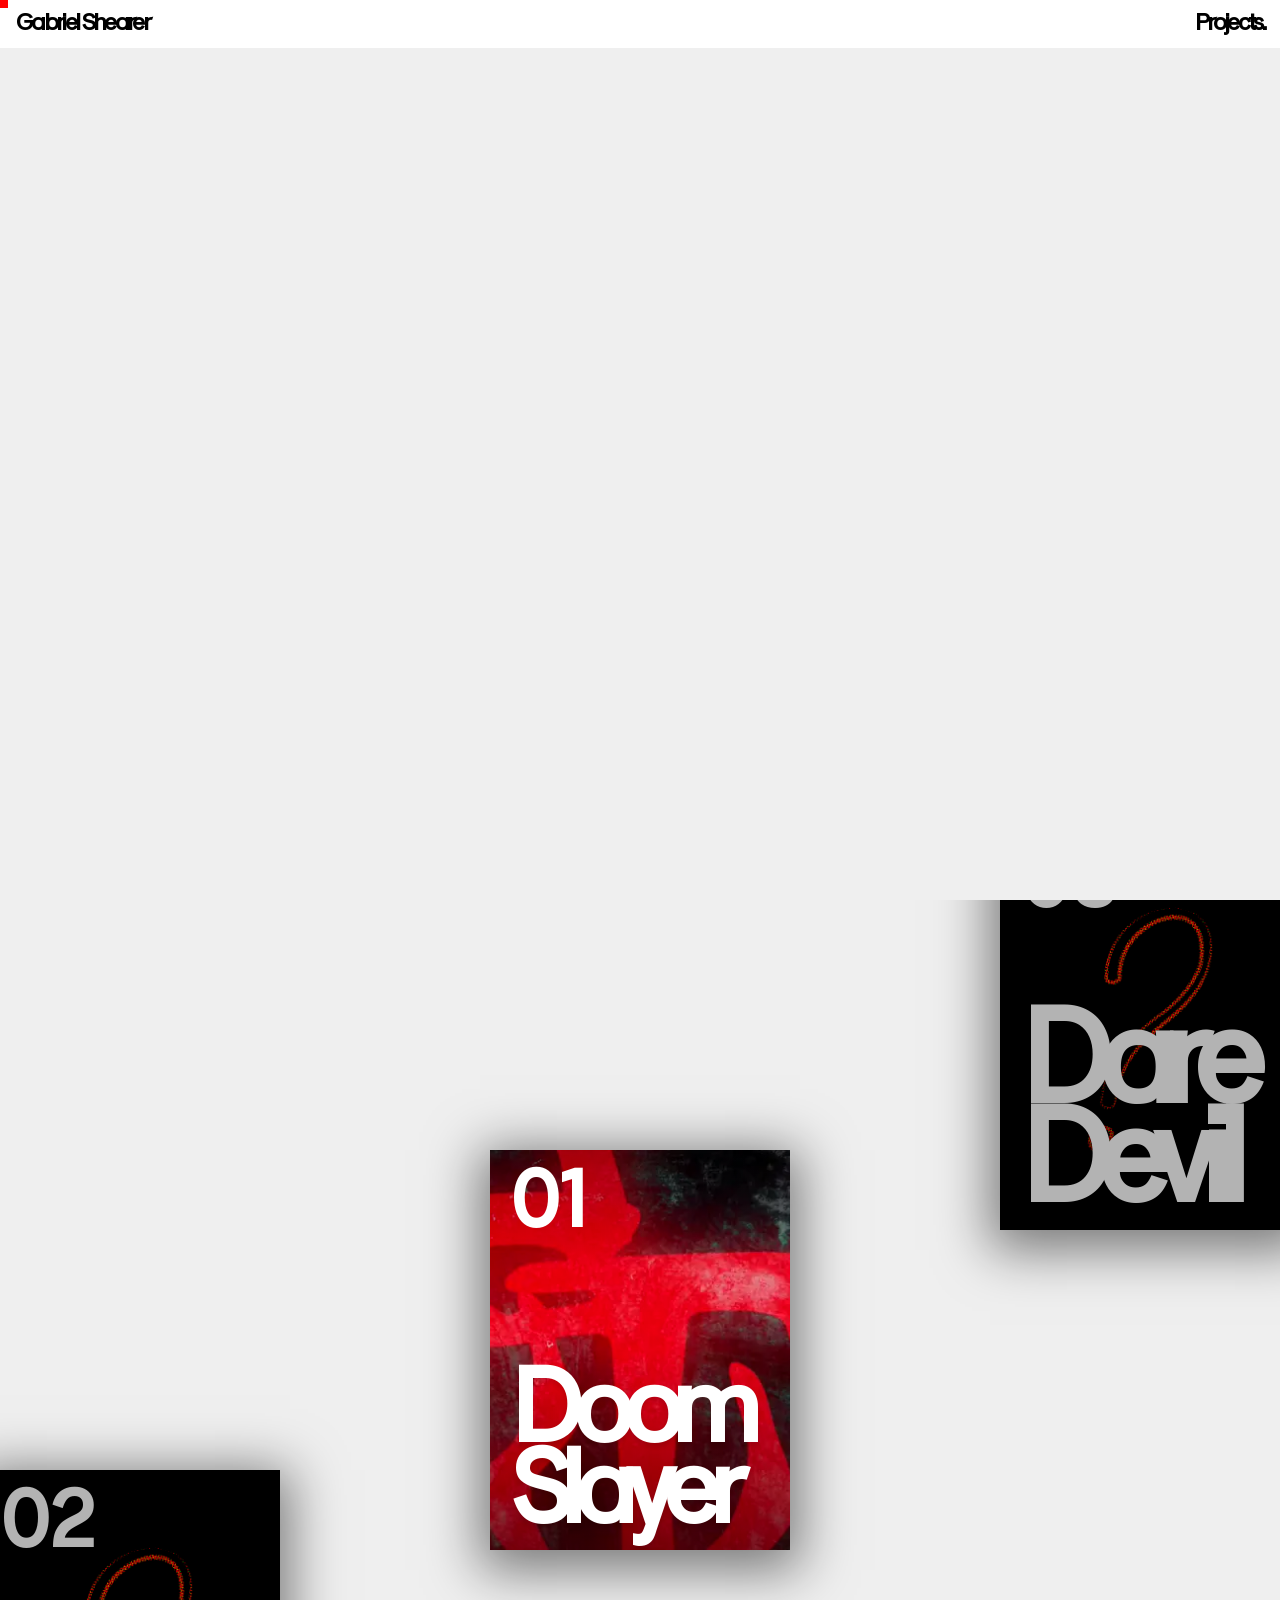
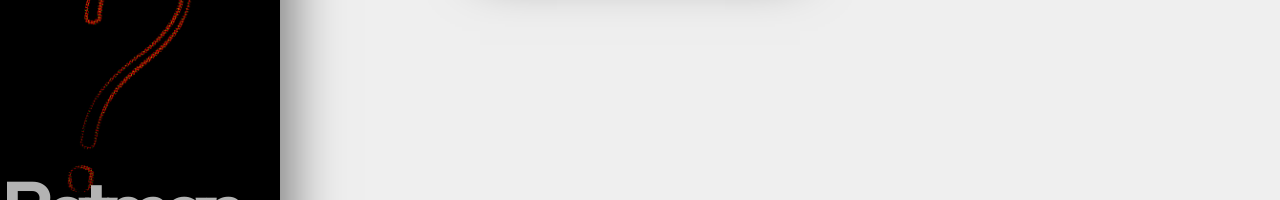
==== about.html @ 655c2e48 "Main files 1" ====
<!DOCTYPE html>
<html>

<head>
    <title>Gabriel | About Me.</title>
    <link rel="stylesheet" href="about.css">
    <script src="https://code.jquery.com/jquery-3.6.0.min.js"></script>
    <link href="https://api.fontshare.com/v2/css?f[]=satoshi@400&display=swap" rel="stylesheet">
</head>

<body>
    <header>
        <div class="header-cont">
            <p class="headtext-1">Gabriel Shearer</p>
            <p class="headtext-1">Projects.</p>
        </div>
   </header>
   <div id="container">
    <div id="cube"> 
    </div>
</div>
   <section class="hero">
        
   </section>
   <section class="catalogue">
        <div class="carousel-cont">
            <div class="carousel">
                <div class="carousel-item hover-area" data-label="Someone shoot freddie">
                    <a href="project1.html" class="project-link" draggable="false">
                    <div class="carousel-box">
                        <div class="title1">TBC</div>
                        <div class="num">?</div>
                            <img src="./assets/Asset 5.png"/>
                    </div>
                    </a>
                </div>

                <div class="carousel-item hover-area" data-label="Coming Soon.">
                    <a href="project2.html" class="project-link" draggable="false">
                    <div class="carousel-box">
                        <div class="title2">TBC</div>
                        <div class="num">?</div>
                            <img src="./assets/Asset 5.png"/>
                    </div>
                    </a>
                </div>

                <div class="carousel-item hover-area" data-label="Coming Soon.">
                    <a href="project3.html" class="project-link" draggable="false">
                    <div class="carousel-box">
                        <div class="title3">TBC</div>
                        <div class="num">?</div>
                            <img src="./assets/Asset 5.png"/>
                    </div>
                    </a>
                </div>

                <div class="carousel-item hover-area" data-label="Coming Soon.">
                    <a href="projectBatman.html" class="project-link" draggable="false">
                    <div class="carousel-box">
                        <div class="title4">Batman</div>
                        <div class="num">02</div>
                            <img src="./assets/Asset 5.png"/>
                    </div>
                    </a>
                </div>

                <div class="carousel-item hover-area" data-label="Rip&Tear">
                    <a href="./Projects/DoomSlayer.html" class="project-link" draggable="false">
                    <div class="carousel-box">
                        <div class="title5">Doom<br>Slayer</div>
                        <div class="num">01</div>
                        <img src="./assets/output.webp"/>
                    </div>
                    </a>
                </div>

                <div class="carousel-item hover-area" data-label="Coming Soon.">
                    <a href="projectDaredevil.html" class="project-link" draggable="false">
                    <div class="carousel-box">
                        <div class="title6">Dare <br> Devil</div>
                        <div class="num">03</div>
                        <img src="./assets/Asset 5.png"/>
                    </div>
                    </a>
                </div>

                <div class="carousel-item hover-area" data-label="Coming Soon.">
                    <a href="project7.html" class="project-link" draggable="false">
                    <div class="carousel-box">
                        <div class="title7">TBC</div>
                        <div class="num">?</div>
                            <img src="./assets/Asset 5.png"/>
                    </div>
                    </a>
                </div>

                <div class="carousel-item hover-area" data-label="Coming Soon.">
                    <a href="project8.html" class="project-link" draggable="false">
                    <div class="carousel-box">
                        <div class="title8">TBC</div>
                        <div class="num">?</div>
                            <img src="./assets/Asset 5.png"/>
                    </div>
                    </a>
                </div>

                <div class="carousel-item hover-area" data-label="Coming Soon.">
                    <a href="project9.html" class="project-link" draggable="false">
                        <div class="carousel-box">
                            <div class="title9">TBC</div>
                            <div class="num">?</div>
                            <img src="./assets/Asset 5.png"/>
                        </div>
                    </a>
                </div>
                <div class="carousel-item hover-area" data-label="Coming Soon.">
                    <a href="project10.html" class="project-link" draggable="false">
                        <div class="carousel-box">
                            <div class="title10">TBC</div>
                            <div class="num">?</div>
                            <img src="./assets/Asset 5.png"/>
                        </div>
                    </a>
                </div>
            </div>
        </div>
   </section>
 
   <script>
// --- NEW DAILY VIDEO ROTATION SCRIPT ---
const rotateHeroVideo = () => {
    const videoElement = document.getElementById('heroVideo');
    if (!videoElement) return;

    // Get the current day of the year (0 to 365, but we'll use 1-366 for simplicity)
    const now = new Date();
    const start = new Date(now.getFullYear(), 0, 0); // Jan 1st of current year
    const diff = now - start;
    const oneDay = 1000 * 60 * 60 * 24;
    const dayOfYear = Math.floor(diff / oneDay);

    // We want a cycle of 3 videos (1, 2, 3, 4)
    // 1. Map the dayOfYear to a 0, 1, 2, 3 cycle: (dayOfYear % 4)
    // 2. Add 1 to the result to get the video number: (dayOfYear % 4) + 1
    //    Day 1 -> 1 % 4 = 1 -> 1 + 1 = 2 (Wait, this is Day 1 of the year, not the starting day)

    // Simpler method: Calculate the number of full days passed since a fixed start date.
    // Let's use 2025-12-23 (when this script is run) as Day 0 for video '2'.
    const startDate = new Date(2025, 11, 18); // Month is 0-indexed (December is 11)
    const timeDifference = now.getTime() - startDate.getTime();
    const daysPassed = Math.floor(timeDifference / oneDay);

    // Cycle through 0, 1, 2, 3 for video indexing
    const videoCycleIndex = daysPassed % 4; 

    // Map the index (0, 1, 2, 3) to the video number (1, 2, 3, 4)
    const videoNumber = videoCycleIndex + 1; 

    // Construct the path
    const videoPath = `./assets/HERO-BG-${videoNumber}.mp4`;
    
    // Set the new source
    if (videoElement.src !== videoPath) {
        videoElement.src = videoPath;
        console.log(`Video updated to: ${videoPath} on day ${daysPassed}`);
    }
};

// Execute the rotation logic immediately when the page loads
rotateHeroVideo();

// --- END NEW DAILY VIDEO ROTATION SCRIPT ---











const cube = $("#cube");

/*--------------------
  Cube Follower Logic
--------------------*/
// 1. GLOBAL Mouse Movement
$(document).on("mousemove", function (e) {
    cube.css({
        transform: `translate(${e.pageX}px, ${e.pageY}px) translate(-50%, -50%)`
    });
});

// 2. Hover Enter
$(".hover-area").on("mouseenter", function () {
    let projectTitle = $(this).data("label");
    cube.text(projectTitle);
    cube.addClass("active");
});

// 3. Hover Leave
$(".hover-area").on("mouseleave", function () {
    cube.removeClass("active");
    setTimeout(() => {
        if (!cube.hasClass("active")) cube.text(""); 
    }, 300);
});












/*--------------------
  Carousel Logic
--------------------*/
let progress = 50;
let startX = 0;
let active = 0;
let isDown = false;
let isDragging = false; 

/*--------------------
  Constants
--------------------*/
const speedDrag = -0.1;

/*--------------------
  Get Z & Items
--------------------*/
const $items = document.querySelectorAll('.carousel-item');
const getZindex = (array, index) => (array.map((_, i) => (index === i) ? array.length : array.length - Math.abs(index - i)));

const displayItems = (item, index, active) => {
    const zIndex = getZindex([...$items], active)[index];
    item.style.setProperty('--zIndex', zIndex);
    item.style.setProperty('--active', (index - active) / $items.length);
};

/*--------------------
  Animate (Fixed: Floating Point Error)
--------------------*/
const animate = () => {
    progress = Math.max(0, Math.min(progress, 100));
    // FIX: Add 1e-6 (epsilon) for correct rounding
    active = Math.floor((progress / 100 * ($items.length - 1)) + 1e-6); 
    $items.forEach((item, index) => displayItems(item, index, active));
};
animate();

/*--------------------
  Click / Interaction Logic (Fixed: Snapping and Links)
--------------------*/
$items.forEach((item, i) => {
    item.addEventListener('click', (e) => {
        // 1. If dragging, prevent the link/snap and stop
        if (isDragging) {
            e.preventDefault(); 
            return;
        }

        // 2. Check if this item is already the active center one
        if (active === i) {
            // It is the center item: Allow the <a> tag to fire 
            return; 
        } else {
            // 3. If not active, prevent the link and snap it to center
            e.preventDefault(); // Stop the <a> tag from navigating
            
            if ($items.length > 1) {
                progress = (i / ($items.length - 1)) * 100;
                animate();
            }
        }
    });
});

/*--------------------
  Mouse/Touch Handlers
--------------------*/
const handleMouseMove = (e) => {
    if (!isDown) return;

    const x = e.clientX || (e.touches && e.touches[0].clientX) || 0;
    
    // Check if the movement is a drag (10px threshold)
    if (Math.abs(x - startX) > 10) {
        isDragging = true;
    }

    // Only update progress if we are actually dragging
    if (isDragging) {
        const mouseProgress = (x - startX) * speedDrag;
        progress = progress + mouseProgress;
        startX = x;
        animate();
    }
};

const handleMouseDown = e => {
    isDown = true;
    isDragging = false; 
    startX = e.clientX || (e.touches && e.touches[0].clientX) || 0;
};

const handleMouseUp = () => {
    isDown = false;
};

/*--------------------
  Listeners (Fixed: Removed mousewheel)
--------------------*/
document.addEventListener('mousedown', handleMouseDown);
document.addEventListener('mousemove', handleMouseMove);
document.addEventListener('mouseup', handleMouseUp);

document.addEventListener('touchstart', handleMouseDown);
document.addEventListener('touchmove', handleMouseMove);
document.addEventListener('touchend', handleMouseUp);
</script>
</body>

</html>
---- about.css ----
html {
    margin: 0;
    padding: 0;
    overflow-x:hidden;
    scroll-behavior: smooth;
    cursor: none;
    scrollbar-color: white black;
    scrollbar-width: normal;
}

body {
    background:#efefef;
    margin: 0;
}

#cube {
    /* Positioning & Movement */
    position: absolute;
    top: 0;
    left: 0;
    z-index: 100000000;
    pointer-events: none;
    transform: translate(-50%, -50%);
    will-change: transform, width, height, background;
    
    /* Default State (Small Red Box) */
    display: flex; /* Always display */
    align-items: center;
    justify-content: center;
    height: 15px;
    width: 15px;
    background: red;
    
    /* Hide text in default state */
    color: transparent;
    font-size: 0;
    overflow: hidden; /* Prevents text from showing when small */
    padding: 0;
    
    /* Transitions */
    /* transform is fast (0.05s) for lag-free mouse following */
    /* other props are slower (0.3s) for the "grow" effect */
    transition: transform 0.05s ease, width 0.3s ease, height 0.3s ease, background 0.3s ease, color 0.3s ease, padding 0.3s ease;
    
    font-family: 'Tissot Sans';
    font-weight: 1000;
    white-space: nowrap;
}

/* The Expanded State */
#cube.active {
    height: 50px;
    width: auto; /* Allows it to grow to fit text */
    background: black;
    color: white;
    font-size: 3rem;
    padding-inline: 0.6rem;
    padding-right: 1rem;
    padding-top: 0.5rem;
    letter-spacing: -0.4rem;
    cursor: none;
}


.hover-area:hover { 
    /* This hides the standard mouse cursor */
    cursor: none; 
}

img {
    -webkit-user-drag: none;
    user-select: none;
    -moz-user-select: none;
    -webkit-user-select: none;
    -ms-user-select: none;
    width: 100%;
    height: 100%;
    object-fit: cover;
    pointer-events: none;
}

div {
    font-family: 'Tissot Sans';
}

@font-face {
    font-family: 'Tissot Sans';
    src: url('/assets/fonts/TissotSans-Regular.eot');
    src: url('/assets/fonts/TissotSans-Regular.eot?#iefix') format('embedded-opentype'),
        url('/assets/fonts/TissotSans-Regular.woff2') format('woff2'),
        url('/assets/fonts/TissotSans-Regular.woff') format('woff'),
        url('/assets/fonts/TissotSansVF.ttf') format('truetype');
    font-weight: normal;
    font-style: normal;
    font-display: swap;
}

@keyframes parallax {
  from {
    bottom: 0px;
    letter-spacing: -2.6rem;
    font-size: 20rem;
  }
  to {
    bottom: -100px;
    letter-spacing: -1rem;
    font-size: 30rem;
  }
}

@keyframes VH-parallax {
  from {
    height:100vh
  }
  to {
    height:85vh
  }
}


h1 {
    font-family: 'Tissot Sans';
    font-weight: 1000;
    font-size: 100%;
    letter-spacing: -3pt;
}

header {
    z-index: 1000;
    background-color: transparent;
    display: flex;
    position: fixed;
    width: 100%;
    height: 3rem;
    color: black;
    background-color: white;
    }

.header-cont {
    z-index: 10000;
    margin-inline: 1rem;
    display: flex;
    width: 100vw;
    align-items: center;
    justify-content: space-between;
    column-gap: 1rem;
    font-size: 1.5rem;
    font-weight: 1000;
    letter-spacing: -2pt;
}

.headtext-1 {
  z-index: 10000;
}






.hero {
    display: flex;
    position: relative;
    height: 100vh;
    width: 100vw;
    justify-content: center;
    animation: VH-parallax ease;
    animation-timeline: scroll();
    background-color: #efefef;
}

.hero-text-div-cont {
    position: relative;
    align-self: center;
    left: -1.5rem;
    /*animation: parallax linear;
    animation-timeline: scroll();*/
}

.hero-text-cont

.hero-text {
    animation: parallax ease-in;
    animation-timeline: scroll();
    font-size: 20rem;
}

.hero-type {
    width: 40vw;
    height: auto;
}







.catalogue {
  z-index: 1;
    display:block;
    position: relative;
    justify-content: center;
    justify-items: center;
    overflow: hidden;
    background-color: #efefef;
}

.self-intro-cont {
    display: flex;
    flex-direction: column;
    position: relative;
    height: 30vh;
    justify-content: end;
    align-items: center;
}

.self-intro {
    text-align: center;
}

h2 {
    font-family: 'Satoshi', sans-serif;
    font-weight: 100;
    font-size: 1.2rem;
}

.g-signature {
  margin-top: 1rem;
  width: 7.5rem;
}






/* CAROUSEL */

.carousel-cont {
  font-family: 'Tissot Sans';
    font-weight: 1000;
  height: 100vh;
  position: relative;
  cursor: none;
}

.carousel {
  position: relative;
  z-index: 1;
  height: 100vh;
  width: 100vw;
  pointer-events: none;
}

.carousel-item {
  --items: 10;
  --width: clamp(150px, 30vw,  300px);
  --height: clamp(200px, 40vw,  400px);
  --x: calc(var(--active) * 1700%);
  --y: calc(var(--active) * -800%);
  --rot: calc(var(--active) * 0deg);
  --opacity: calc(var(--zIndex) / var(--items) * 3 - 2);
  overflow: hidden;
  position: absolute;
  z-index: var(--zIndex);
  width: var(--width);
  height: var(--height);
  margin: calc(var(--height) * -0.5) 0 0 calc(var(--width) * -0.5);
  border-radius: 0px;
  top: 50%;
  left: 50%;
  user-select: none;
  transform-origin: 0% 100%;
  box-shadow: 0 10px 50px 10px rgba(0, 0, 0, .5);
  background: black;
  pointer-events: all;
  transform:  translate(var(--x), var(--y)) rotate(var(--rot)) ;
  transition: transform 0.6s ease;

}

  .carousel-box {
    position: absolute;
    z-index: 1;
    top: 0;
    left: 0;
    width: 100%;
    height: 100%;
    transition: opacity 1s ease;
    opacity: var(--opacity);

    &:before {
      content: '';
      position: absolute;
      z-index: 1;
      top: 0;
      left: 0;
      width: 100%;
      height: 100%;
      background: linear-gradient(to bottom, rgba(0, 0, 0, .3), rgba(0, 0, 0, 0) 30%, rgba(0, 0, 0, 0) 50%, rgba(0, 0, 0, .5));
    }
  }

  .project-link {
    cursor: none !important;
}



  /* TITLES */

  .title1 {
    position: absolute;
    z-index: 1;
    color: #fff;
    bottom: 20px;
    left: 20px;
    transition: opacity .8s cubic-bezier(0, 0.02, 0, 1);
    text-shadow: 0 4px 4px rgba(0, 0, 0, .1);
    font-size: 2rem;
  }

  .title2 {
    position: absolute;
    z-index: 1;
    color: #fff;
    bottom: 20px;
    left: 20px;
    transition: opacity .8s cubic-bezier(0, 0.02, 0, 1);
    text-shadow: 0 4px 4px rgba(0, 0, 0, .1);
    font-size: 2rem;
  }

   .title3 {
    position: absolute;
    z-index: 1;
    color: #fff;
    bottom: 20px;
    left: 20px;
    transition: opacity .8s cubic-bezier(0, 0.02, 0, 1);
    text-shadow: 0 4px 4px rgba(0, 0, 0, .1);
    font-size: 2rem;
  }

   .title4 {
    position: absolute;
    z-index: 1;
    color: #fff;
    bottom: 0px;
    left: 20px;
    transition: opacity .8s cubic-bezier(0, 0.02, 0, 1);
    text-shadow: 0 4px 4px rgba(0, 0, 0, .1);
    font-size: 5rem;
    letter-spacing: -0.5rem;
  }

     .title5 {
    position: absolute;
    z-index: 1;
    color: #fff;
    bottom: 12px;
    left: 20px;
    transition: opacity .8s cubic-bezier(0, 0.02, 0, 1);
    text-shadow: 0 4px 4px rgba(0, 0, 0, .1);
    font-size: 6.5rem;
    letter-spacing: -0.6rem;
    line-height: 0.78;
  }

     .title6 {
    position: absolute;
    z-index: 1;
    color: #fff;
    bottom: 10px;
    left: 20px;
    transition: opacity .8s cubic-bezier(0, 0.02, 0, 1);
    text-shadow: 0 4px 4px rgba(0, 0, 0, .1);
    font-size: 8.3rem;
    letter-spacing: -0.9rem;
    line-height: 0.75;
  }

     .title7 {
    position: absolute;
    z-index: 1;
    color: #fff;
    bottom: 20px;
    left: 20px;
    transition: opacity .8s cubic-bezier(0, 0.02, 0, 1);
    text-shadow: 0 4px 4px rgba(0, 0, 0, .1);
    font-size: 2rem;
  }

     .title8 {
    position: absolute;
    z-index: 1;
    color: #fff;
    bottom: 20px;
    left: 20px;
    transition: opacity .8s cubic-bezier(0, 0.02, 0, 1);
    text-shadow: 0 4px 4px rgba(0, 0, 0, .1);
    font-size: 2rem;
  }

     .title9 {
    position: absolute;
    z-index: 1;
    color: #fff;
    bottom: 20px;
    left: 20px;
    transition: opacity .8s cubic-bezier(0, 0.02, 0, 1);
    text-shadow: 0 4px 4px rgba(0, 0, 0, .1);
    font-size: 2rem;
  }

       .title10 {
    position: absolute;
    z-index: 1;
    color: #fff;
    bottom: 20px;
    left: 20px;
    transition: opacity .8s cubic-bezier(0, 0.02, 0, 1);
    text-shadow: 0 4px 4px rgba(0, 0, 0, .1);
    font-size: 2rem;
  }



  .num {
    position: absolute;
    z-index: 1;
    color: #fff;
    top: 10px;
    left: 20px;
    transition: opacity .8s cubic-bezier(0, 0.02, 0, 1);
    font-size: clamp(20px, 10vw, 80px);
  }




.layout {
  position: absolute;
  z-index: 0;
  top: 0;
  left: 0;
  width: 100%;
  height: 100%;
  pointer-events: none;

  &:before {
    content: '';
    position: absolute;
    z-index: 1;
    top: 0;
    left: 90px;
    width: 10px;
    height: 100%;
    border: 1px solid #fff;
    border-top: none;
    border-bottom: none;
    opacity: .15;
  }
}






footer {
    z-index: 10000000;
    background-color: black;
    display: flex;
    position: relative;
    width: 100%;
    height: 30vh;
    }

.footer-cont {
    margin-inline: 1rem;
    display: flex;
    width: 100vw;
    align-self: center;
    justify-content: space-between;
    color: white;
}
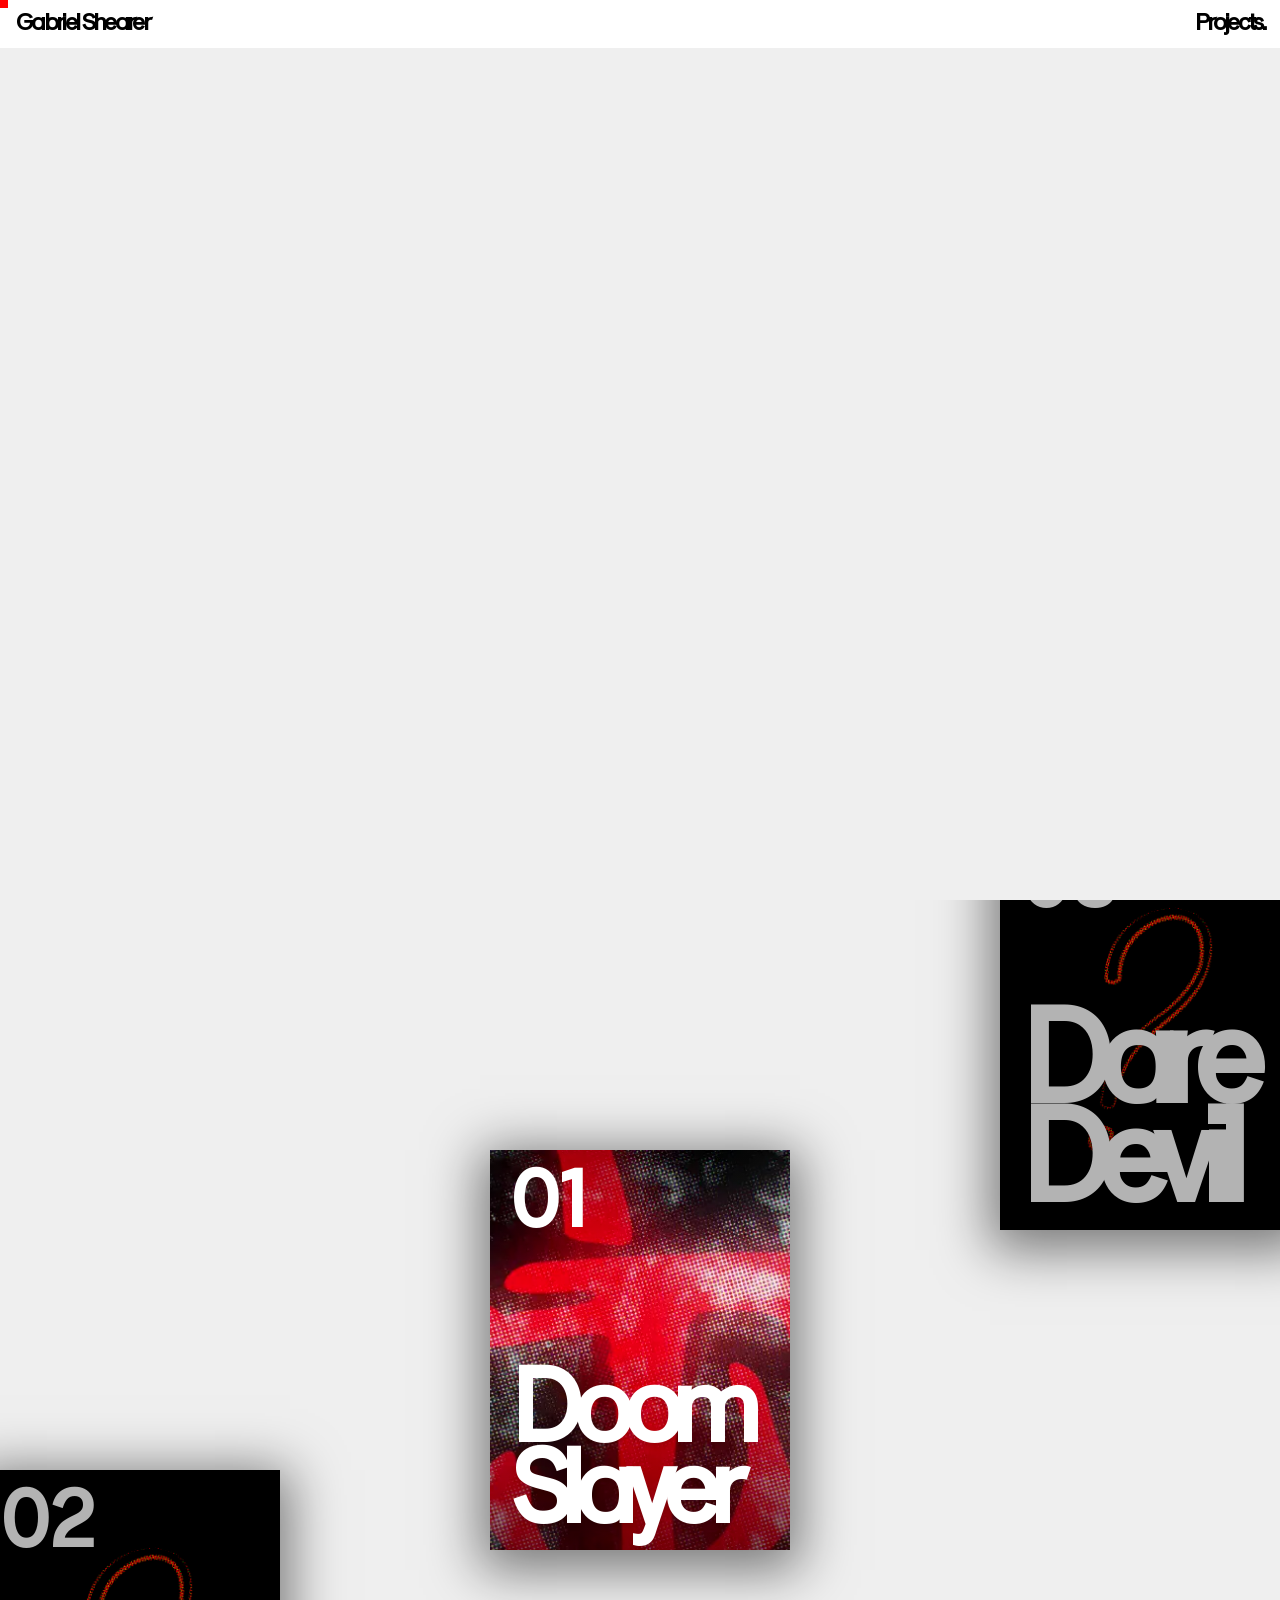
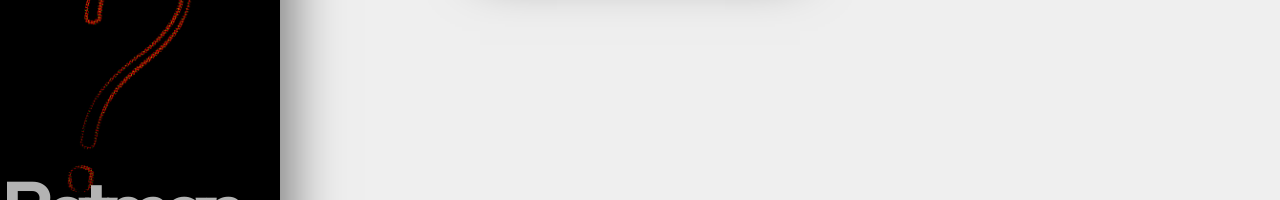
==== commit b79c52c9: "Main changes" ====
--- a/about.html
+++ b/about.html
@@ -3,6 +3,7 @@
 
 <head>
     <title>Gabriel | About Me.</title>
+    <link rel="icon" href="assets/pageicon.png">
     <link rel="stylesheet" href="about.css">
     <script src="https://code.jquery.com/jquery-3.6.0.min.js"></script>
     <link href="https://api.fontshare.com/v2/css?f[]=satoshi@400&display=swap" rel="stylesheet">
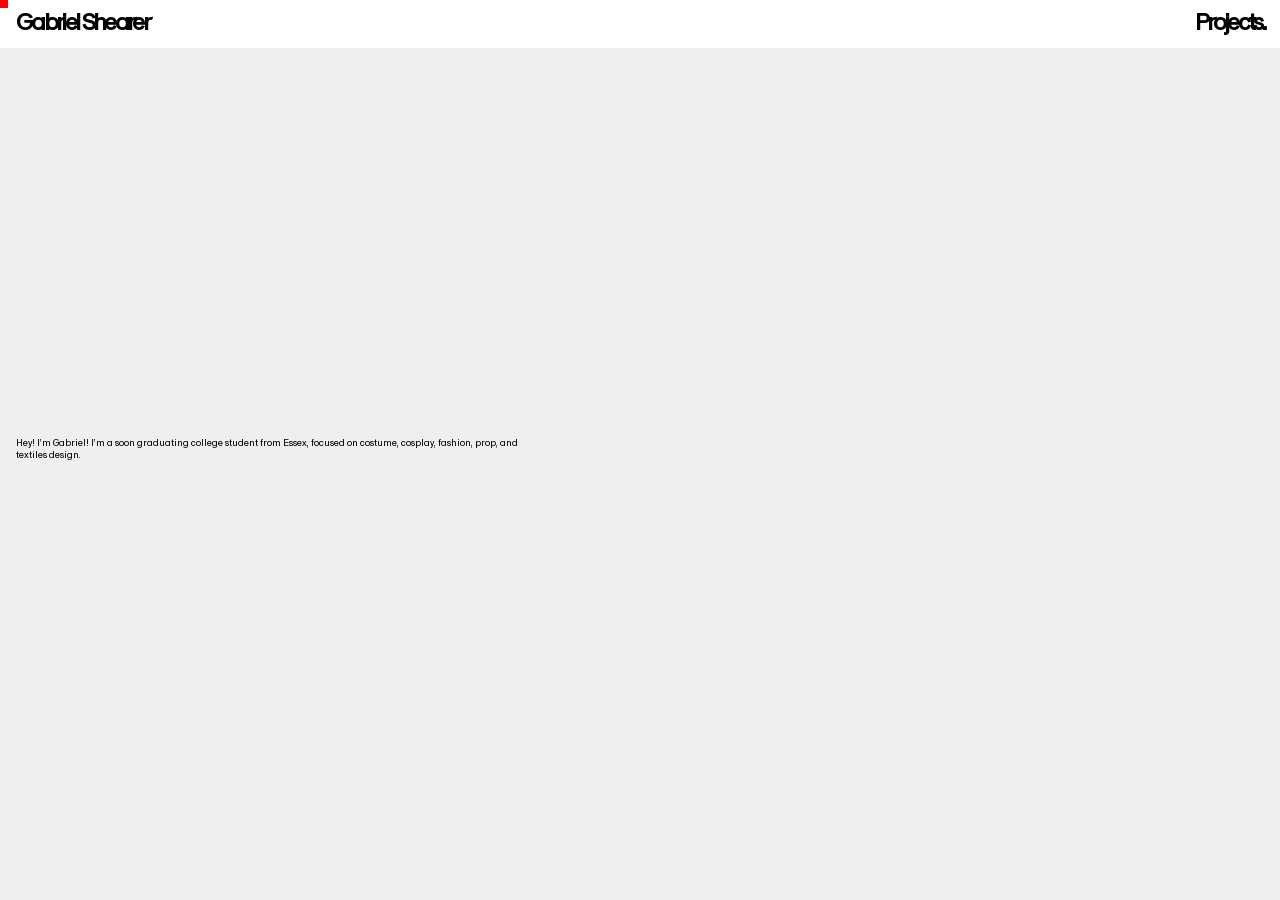
==== commit ffd39b67: "Add files via upload" ====
--- a/about.html
+++ b/about.html
@@ -1,333 +1,69 @@
 <!DOCTYPE html>
 <html>
 
-<head>
-    <title>Gabriel | About Me.</title>
-    <link rel="icon" href="assets/pageicon.png">
-    <link rel="stylesheet" href="about.css">
-    <script src="https://code.jquery.com/jquery-3.6.0.min.js"></script>
-    <link href="https://api.fontshare.com/v2/css?f[]=satoshi@400&display=swap" rel="stylesheet">
-</head>
+    <head>
+        <title>Gabriel | About Me.</title>
+        <link rel="icon" href="assets/pageicon.png">
+        <link rel="stylesheet" href="about.css">
+        <script src="https://code.jquery.com/jquery-3.6.0.min.js"></script>
+        <link href="https://api.fontshare.com/v2/css?f[]=satoshi@400&display=swap" rel="stylesheet">
+    </head>
 
-<body>
-    <header>
-        <div class="header-cont">
-            <p class="headtext-1">Gabriel Shearer</p>
-            <p class="headtext-1">Projects.</p>
+    <body>
+        <header>
+            <div class="header-cont">
+                <p class="headtext-1 hover-area" data-label="Home." onclick='window.location.href="index.html"'>Gabriel Shearer</p>
+                <p class="headtext-1 hover-area" data-label="Projects." onclick='window.location.href="index.html#footer" '>Projects.</p>
+            </div>
+        </header>
+        <div id="container">
+            <div id="cube"> 
+            </div>
         </div>
-   </header>
-   <div id="container">
-    <div id="cube"> 
-    </div>
-</div>
-   <section class="hero">
-        
-   </section>
-   <section class="catalogue">
-        <div class="carousel-cont">
-            <div class="carousel">
-                <div class="carousel-item hover-area" data-label="Someone shoot freddie">
-                    <a href="project1.html" class="project-link" draggable="false">
-                    <div class="carousel-box">
-                        <div class="title1">TBC</div>
-                        <div class="num">?</div>
-                            <img src="./assets/Asset 5.png"/>
-                    </div>
-                    </a>
+        <section class="about-section">
+            <div class="about-section-cont">
+                <div class="about-cont">
+                    <p class="about-text"> Hey! I’m Gabriel! I’m a soon graduating college student from Essex, focused on costume, cosplay, fashion, prop, and textiles design.
+</p>
                 </div>
-
-                <div class="carousel-item hover-area" data-label="Coming Soon.">
-                    <a href="project2.html" class="project-link" draggable="false">
-                    <div class="carousel-box">
-                        <div class="title2">TBC</div>
-                        <div class="num">?</div>
-                            <img src="./assets/Asset 5.png"/>
-                    </div>
-                    </a>
-                </div>
-
-                <div class="carousel-item hover-area" data-label="Coming Soon.">
-                    <a href="project3.html" class="project-link" draggable="false">
-                    <div class="carousel-box">
-                        <div class="title3">TBC</div>
-                        <div class="num">?</div>
-                            <img src="./assets/Asset 5.png"/>
-                    </div>
-                    </a>
-                </div>
-
-                <div class="carousel-item hover-area" data-label="Coming Soon.">
-                    <a href="projectBatman.html" class="project-link" draggable="false">
-                    <div class="carousel-box">
-                        <div class="title4">Batman</div>
-                        <div class="num">02</div>
-                            <img src="./assets/Asset 5.png"/>
-                    </div>
-                    </a>
-                </div>
-
-                <div class="carousel-item hover-area" data-label="Rip&Tear">
-                    <a href="./Projects/DoomSlayer.html" class="project-link" draggable="false">
-                    <div class="carousel-box">
-                        <div class="title5">Doom<br>Slayer</div>
-                        <div class="num">01</div>
-                        <img src="./assets/output.webp"/>
-                    </div>
-                    </a>
-                </div>
-
-                <div class="carousel-item hover-area" data-label="Coming Soon.">
-                    <a href="projectDaredevil.html" class="project-link" draggable="false">
-                    <div class="carousel-box">
-                        <div class="title6">Dare <br> Devil</div>
-                        <div class="num">03</div>
-                        <img src="./assets/Asset 5.png"/>
-                    </div>
-                    </a>
-                </div>
-
-                <div class="carousel-item hover-area" data-label="Coming Soon.">
-                    <a href="project7.html" class="project-link" draggable="false">
-                    <div class="carousel-box">
-                        <div class="title7">TBC</div>
-                        <div class="num">?</div>
-                            <img src="./assets/Asset 5.png"/>
-                    </div>
-                    </a>
-                </div>
-
-                <div class="carousel-item hover-area" data-label="Coming Soon.">
-                    <a href="project8.html" class="project-link" draggable="false">
-                    <div class="carousel-box">
-                        <div class="title8">TBC</div>
-                        <div class="num">?</div>
-                            <img src="./assets/Asset 5.png"/>
-                    </div>
-                    </a>
-                </div>
-
-                <div class="carousel-item hover-area" data-label="Coming Soon.">
-                    <a href="project9.html" class="project-link" draggable="false">
-                        <div class="carousel-box">
-                            <div class="title9">TBC</div>
-                            <div class="num">?</div>
-                            <img src="./assets/Asset 5.png"/>
-                        </div>
-                    </a>
-                </div>
-                <div class="carousel-item hover-area" data-label="Coming Soon.">
-                    <a href="project10.html" class="project-link" draggable="false">
-                        <div class="carousel-box">
-                            <div class="title10">TBC</div>
-                            <div class="num">?</div>
-                            <img src="./assets/Asset 5.png"/>
-                        </div>
-                    </a>
+                <div class="about-img-cont">
+                    <img class="about-img" src="assets/Profile Image HT2.png">
                 </div>
             </div>
-        </div>
-   </section>
- 
-   <script>
-// --- NEW DAILY VIDEO ROTATION SCRIPT ---
-const rotateHeroVideo = () => {
-    const videoElement = document.getElementById('heroVideo');
-    if (!videoElement) return;
+            
+        </section>
+    
+    
+        <script>
 
-    // Get the current day of the year (0 to 365, but we'll use 1-366 for simplicity)
-    const now = new Date();
-    const start = new Date(now.getFullYear(), 0, 0); // Jan 1st of current year
-    const diff = now - start;
-    const oneDay = 1000 * 60 * 60 * 24;
-    const dayOfYear = Math.floor(diff / oneDay);
+            const cube = $("#cube");
 
-    // We want a cycle of 3 videos (1, 2, 3, 4)
-    // 1. Map the dayOfYear to a 0, 1, 2, 3 cycle: (dayOfYear % 4)
-    // 2. Add 1 to the result to get the video number: (dayOfYear % 4) + 1
-    //    Day 1 -> 1 % 4 = 1 -> 1 + 1 = 2 (Wait, this is Day 1 of the year, not the starting day)
+            /*--------------------
+            Cube Follower Logic
+            --------------------*/
+            // 1. GLOBAL Mouse Movement
+            $(document).on("mousemove", function (e) {
+                cube.css({
+                    transform: `translate(${e.pageX}px, ${e.pageY}px) translate(-50%, -50%)`
+                });
+            });
 
-    // Simpler method: Calculate the number of full days passed since a fixed start date.
-    // Let's use 2025-12-23 (when this script is run) as Day 0 for video '2'.
-    const startDate = new Date(2025, 11, 18); // Month is 0-indexed (December is 11)
-    const timeDifference = now.getTime() - startDate.getTime();
-    const daysPassed = Math.floor(timeDifference / oneDay);
+            // 2. Hover Enter
+            $(".hover-area").on("mouseenter", function () {
+                let projectTitle = $(this).data("label");
+                cube.text(projectTitle);
+                cube.addClass("active");
+            });
 
-    // Cycle through 0, 1, 2, 3 for video indexing
-    const videoCycleIndex = daysPassed % 4; 
+            // 3. Hover Leave
+            $(".hover-area").on("mouseleave", function () {
+                cube.removeClass("active");
+                setTimeout(() => {
+                    if (!cube.hasClass("active")) cube.text(""); 
+                }, 300);
+            });
 
-    // Map the index (0, 1, 2, 3) to the video number (1, 2, 3, 4)
-    const videoNumber = videoCycleIndex + 1; 
-
-    // Construct the path
-    const videoPath = `./assets/HERO-BG-${videoNumber}.mp4`;
-    
-    // Set the new source
-    if (videoElement.src !== videoPath) {
-        videoElement.src = videoPath;
-        console.log(`Video updated to: ${videoPath} on day ${daysPassed}`);
-    }
-};
-
-// Execute the rotation logic immediately when the page loads
-rotateHeroVideo();
-
-// --- END NEW DAILY VIDEO ROTATION SCRIPT ---
-
-
-
-
-
-
-
-
-
-
-
-const cube = $("#cube");
-
-/*--------------------
-  Cube Follower Logic
---------------------*/
-// 1. GLOBAL Mouse Movement
-$(document).on("mousemove", function (e) {
-    cube.css({
-        transform: `translate(${e.pageX}px, ${e.pageY}px) translate(-50%, -50%)`
-    });
-});
-
-// 2. Hover Enter
-$(".hover-area").on("mouseenter", function () {
-    let projectTitle = $(this).data("label");
-    cube.text(projectTitle);
-    cube.addClass("active");
-});
-
-// 3. Hover Leave
-$(".hover-area").on("mouseleave", function () {
-    cube.removeClass("active");
-    setTimeout(() => {
-        if (!cube.hasClass("active")) cube.text(""); 
-    }, 300);
-});
-
-
-
-
-
-
-
-
-
-
-
-
-/*--------------------
-  Carousel Logic
---------------------*/
-let progress = 50;
-let startX = 0;
-let active = 0;
-let isDown = false;
-let isDragging = false; 
-
-/*--------------------
-  Constants
---------------------*/
-const speedDrag = -0.1;
-
-/*--------------------
-  Get Z & Items
---------------------*/
-const $items = document.querySelectorAll('.carousel-item');
-const getZindex = (array, index) => (array.map((_, i) => (index === i) ? array.length : array.length - Math.abs(index - i)));
-
-const displayItems = (item, index, active) => {
-    const zIndex = getZindex([...$items], active)[index];
-    item.style.setProperty('--zIndex', zIndex);
-    item.style.setProperty('--active', (index - active) / $items.length);
-};
-
-/*--------------------
-  Animate (Fixed: Floating Point Error)
---------------------*/
-const animate = () => {
-    progress = Math.max(0, Math.min(progress, 100));
-    // FIX: Add 1e-6 (epsilon) for correct rounding
-    active = Math.floor((progress / 100 * ($items.length - 1)) + 1e-6); 
-    $items.forEach((item, index) => displayItems(item, index, active));
-};
-animate();
-
-/*--------------------
-  Click / Interaction Logic (Fixed: Snapping and Links)
---------------------*/
-$items.forEach((item, i) => {
-    item.addEventListener('click', (e) => {
-        // 1. If dragging, prevent the link/snap and stop
-        if (isDragging) {
-            e.preventDefault(); 
-            return;
-        }
-
-        // 2. Check if this item is already the active center one
-        if (active === i) {
-            // It is the center item: Allow the <a> tag to fire 
-            return; 
-        } else {
-            // 3. If not active, prevent the link and snap it to center
-            e.preventDefault(); // Stop the <a> tag from navigating
-            
-            if ($items.length > 1) {
-                progress = (i / ($items.length - 1)) * 100;
-                animate();
-            }
-        }
-    });
-});
-
-/*--------------------
-  Mouse/Touch Handlers
---------------------*/
-const handleMouseMove = (e) => {
-    if (!isDown) return;
-
-    const x = e.clientX || (e.touches && e.touches[0].clientX) || 0;
-    
-    // Check if the movement is a drag (10px threshold)
-    if (Math.abs(x - startX) > 10) {
-        isDragging = true;
-    }
-
-    // Only update progress if we are actually dragging
-    if (isDragging) {
-        const mouseProgress = (x - startX) * speedDrag;
-        progress = progress + mouseProgress;
-        startX = x;
-        animate();
-    }
-};
-
-const handleMouseDown = e => {
-    isDown = true;
-    isDragging = false; 
-    startX = e.clientX || (e.touches && e.touches[0].clientX) || 0;
-};
-
-const handleMouseUp = () => {
-    isDown = false;
-};
-
-/*--------------------
-  Listeners (Fixed: Removed mousewheel)
---------------------*/
-document.addEventListener('mousedown', handleMouseDown);
-document.addEventListener('mousemove', handleMouseMove);
-document.addEventListener('mouseup', handleMouseUp);
-
-document.addEventListener('touchstart', handleMouseDown);
-document.addEventListener('touchmove', handleMouseMove);
-document.addEventListener('touchend', handleMouseUp);
-</script>
-</body>
+        </script>
+    </body>
 
 </html>
--- a/about.css
+++ b/about.css
@@ -2,6 +2,7 @@
     margin: 0;
     padding: 0;
     overflow-x:hidden;
+    width: 100vw;
     scroll-behavior: smooth;
     cursor: none;
     scrollbar-color: white black;
@@ -12,6 +13,11 @@
     background:#efefef;
     margin: 0;
 }
+
+* {
+    box-sizing: border-box;
+}
+
 
 #cube {
     /* Positioning & Movement */
@@ -77,6 +83,15 @@
     height: 100%;
     object-fit: cover;
     pointer-events: none;
+    
+    box-sizing: border-box;
+}
+
+p {
+    margin-block-start: 0;
+    margin-block-end: 0;
+    margin-inline-start: 0;
+    margin-inline-end: 0;
 }
 
 div {
@@ -93,28 +108,6 @@
     font-weight: normal;
     font-style: normal;
     font-display: swap;
-}
-
-@keyframes parallax {
-  from {
-    bottom: 0px;
-    letter-spacing: -2.6rem;
-    font-size: 20rem;
-  }
-  to {
-    bottom: -100px;
-    letter-spacing: -1rem;
-    font-size: 30rem;
-  }
-}
-
-@keyframes VH-parallax {
-  from {
-    height:100vh
-  }
-  to {
-    height:85vh
-  }
 }
 
 
@@ -158,331 +151,42 @@
 
 
 
-.hero {
+.about-section {
+    background-color: #efefef;
+}
+
+.about-section-cont {
     display: flex;
     position: relative;
     height: 100vh;
     width: 100vw;
-    justify-content: center;
-    animation: VH-parallax ease;
-    animation-timeline: scroll();
+    padding: 1rem;
+    justify-content: space-between;
+    align-items: center; 
     background-color: #efefef;
 }
 
-.hero-text-div-cont {
+.about-cont {
     position: relative;
-    align-self: center;
-    left: -1.5rem;
-    /*animation: parallax linear;
-    animation-timeline: scroll();*/
+    width: 100%;
 }
 
-.hero-text-cont
-
-.hero-text {
-    animation: parallax ease-in;
-    animation-timeline: scroll();
-    font-size: 20rem;
+.about-text {
+    width: 40vw;
+    align-self: center;
+    justify-self: center;
+    font-size: 0.75vw;
 }
 
-.hero-type {
-    width: 40vw;
-    height: auto;
+.about-img-cont {
+    display: flex;
+    height: 100%;
+    width: auto;
+    justify-content: flex-end;
 }
 
-
-
-
-
-
-
-.catalogue {
-  z-index: 1;
-    display:block;
-    position: relative;
-    justify-content: center;
-    justify-items: center;
-    overflow: hidden;
-    background-color: #efefef;
-}
-
-.self-intro-cont {
-    display: flex;
-    flex-direction: column;
-    position: relative;
-    height: 30vh;
-    justify-content: end;
-    align-items: center;
-}
-
-.self-intro {
-    text-align: center;
-}
-
-h2 {
-    font-family: 'Satoshi', sans-serif;
-    font-weight: 100;
-    font-size: 1.2rem;
-}
-
-.g-signature {
-  margin-top: 1rem;
-  width: 7.5rem;
-}
-
-
-
-
-
-
-/* CAROUSEL */
-
-.carousel-cont {
-  font-family: 'Tissot Sans';
-    font-weight: 1000;
-  height: 100vh;
-  position: relative;
-  cursor: none;
-}
-
-.carousel {
-  position: relative;
-  z-index: 1;
-  height: 100vh;
-  width: 100vw;
-  pointer-events: none;
-}
-
-.carousel-item {
-  --items: 10;
-  --width: clamp(150px, 30vw,  300px);
-  --height: clamp(200px, 40vw,  400px);
-  --x: calc(var(--active) * 1700%);
-  --y: calc(var(--active) * -800%);
-  --rot: calc(var(--active) * 0deg);
-  --opacity: calc(var(--zIndex) / var(--items) * 3 - 2);
-  overflow: hidden;
-  position: absolute;
-  z-index: var(--zIndex);
-  width: var(--width);
-  height: var(--height);
-  margin: calc(var(--height) * -0.5) 0 0 calc(var(--width) * -0.5);
-  border-radius: 0px;
-  top: 50%;
-  left: 50%;
-  user-select: none;
-  transform-origin: 0% 100%;
-  box-shadow: 0 10px 50px 10px rgba(0, 0, 0, .5);
-  background: black;
-  pointer-events: all;
-  transform:  translate(var(--x), var(--y)) rotate(var(--rot)) ;
-  transition: transform 0.6s ease;
-
-}
-
-  .carousel-box {
-    position: absolute;
-    z-index: 1;
-    top: 0;
-    left: 0;
-    width: 100%;
+.about-img {
     height: 100%;
-    transition: opacity 1s ease;
-    opacity: var(--opacity);
-
-    &:before {
-      content: '';
-      position: absolute;
-      z-index: 1;
-      top: 0;
-      left: 0;
-      width: 100%;
-      height: 100%;
-      background: linear-gradient(to bottom, rgba(0, 0, 0, .3), rgba(0, 0, 0, 0) 30%, rgba(0, 0, 0, 0) 50%, rgba(0, 0, 0, .5));
-    }
-  }
-
-  .project-link {
-    cursor: none !important;
-}
-
-
-
-  /* TITLES */
-
-  .title1 {
-    position: absolute;
-    z-index: 1;
-    color: #fff;
-    bottom: 20px;
-    left: 20px;
-    transition: opacity .8s cubic-bezier(0, 0.02, 0, 1);
-    text-shadow: 0 4px 4px rgba(0, 0, 0, .1);
-    font-size: 2rem;
-  }
-
-  .title2 {
-    position: absolute;
-    z-index: 1;
-    color: #fff;
-    bottom: 20px;
-    left: 20px;
-    transition: opacity .8s cubic-bezier(0, 0.02, 0, 1);
-    text-shadow: 0 4px 4px rgba(0, 0, 0, .1);
-    font-size: 2rem;
-  }
-
-   .title3 {
-    position: absolute;
-    z-index: 1;
-    color: #fff;
-    bottom: 20px;
-    left: 20px;
-    transition: opacity .8s cubic-bezier(0, 0.02, 0, 1);
-    text-shadow: 0 4px 4px rgba(0, 0, 0, .1);
-    font-size: 2rem;
-  }
-
-   .title4 {
-    position: absolute;
-    z-index: 1;
-    color: #fff;
-    bottom: 0px;
-    left: 20px;
-    transition: opacity .8s cubic-bezier(0, 0.02, 0, 1);
-    text-shadow: 0 4px 4px rgba(0, 0, 0, .1);
-    font-size: 5rem;
-    letter-spacing: -0.5rem;
-  }
-
-     .title5 {
-    position: absolute;
-    z-index: 1;
-    color: #fff;
-    bottom: 12px;
-    left: 20px;
-    transition: opacity .8s cubic-bezier(0, 0.02, 0, 1);
-    text-shadow: 0 4px 4px rgba(0, 0, 0, .1);
-    font-size: 6.5rem;
-    letter-spacing: -0.6rem;
-    line-height: 0.78;
-  }
-
-     .title6 {
-    position: absolute;
-    z-index: 1;
-    color: #fff;
-    bottom: 10px;
-    left: 20px;
-    transition: opacity .8s cubic-bezier(0, 0.02, 0, 1);
-    text-shadow: 0 4px 4px rgba(0, 0, 0, .1);
-    font-size: 8.3rem;
-    letter-spacing: -0.9rem;
-    line-height: 0.75;
-  }
-
-     .title7 {
-    position: absolute;
-    z-index: 1;
-    color: #fff;
-    bottom: 20px;
-    left: 20px;
-    transition: opacity .8s cubic-bezier(0, 0.02, 0, 1);
-    text-shadow: 0 4px 4px rgba(0, 0, 0, .1);
-    font-size: 2rem;
-  }
-
-     .title8 {
-    position: absolute;
-    z-index: 1;
-    color: #fff;
-    bottom: 20px;
-    left: 20px;
-    transition: opacity .8s cubic-bezier(0, 0.02, 0, 1);
-    text-shadow: 0 4px 4px rgba(0, 0, 0, .1);
-    font-size: 2rem;
-  }
-
-     .title9 {
-    position: absolute;
-    z-index: 1;
-    color: #fff;
-    bottom: 20px;
-    left: 20px;
-    transition: opacity .8s cubic-bezier(0, 0.02, 0, 1);
-    text-shadow: 0 4px 4px rgba(0, 0, 0, .1);
-    font-size: 2rem;
-  }
-
-       .title10 {
-    position: absolute;
-    z-index: 1;
-    color: #fff;
-    bottom: 20px;
-    left: 20px;
-    transition: opacity .8s cubic-bezier(0, 0.02, 0, 1);
-    text-shadow: 0 4px 4px rgba(0, 0, 0, .1);
-    font-size: 2rem;
-  }
-
-
-
-  .num {
-    position: absolute;
-    z-index: 1;
-    color: #fff;
-    top: 10px;
-    left: 20px;
-    transition: opacity .8s cubic-bezier(0, 0.02, 0, 1);
-    font-size: clamp(20px, 10vw, 80px);
-  }
-
-
-
-
-.layout {
-  position: absolute;
-  z-index: 0;
-  top: 0;
-  left: 0;
-  width: 100%;
-  height: 100%;
-  pointer-events: none;
-
-  &:before {
-    content: '';
-    position: absolute;
-    z-index: 1;
-    top: 0;
-    left: 90px;
-    width: 10px;
-    height: 100%;
-    border: 1px solid #fff;
-    border-top: none;
-    border-bottom: none;
-    opacity: .15;
-  }
-}
-
-
-
-
-
-
-footer {
-    z-index: 10000000;
-    background-color: black;
-    display: flex;
-    position: relative;
-    width: 100%;
-    height: 30vh;
-    }
-
-.footer-cont {
-    margin-inline: 1rem;
-    display: flex;
-    width: 100vw;
-    align-self: center;
-    justify-content: space-between;
-    color: white;
+    width: auto;
+    object-fit: contain;
 }
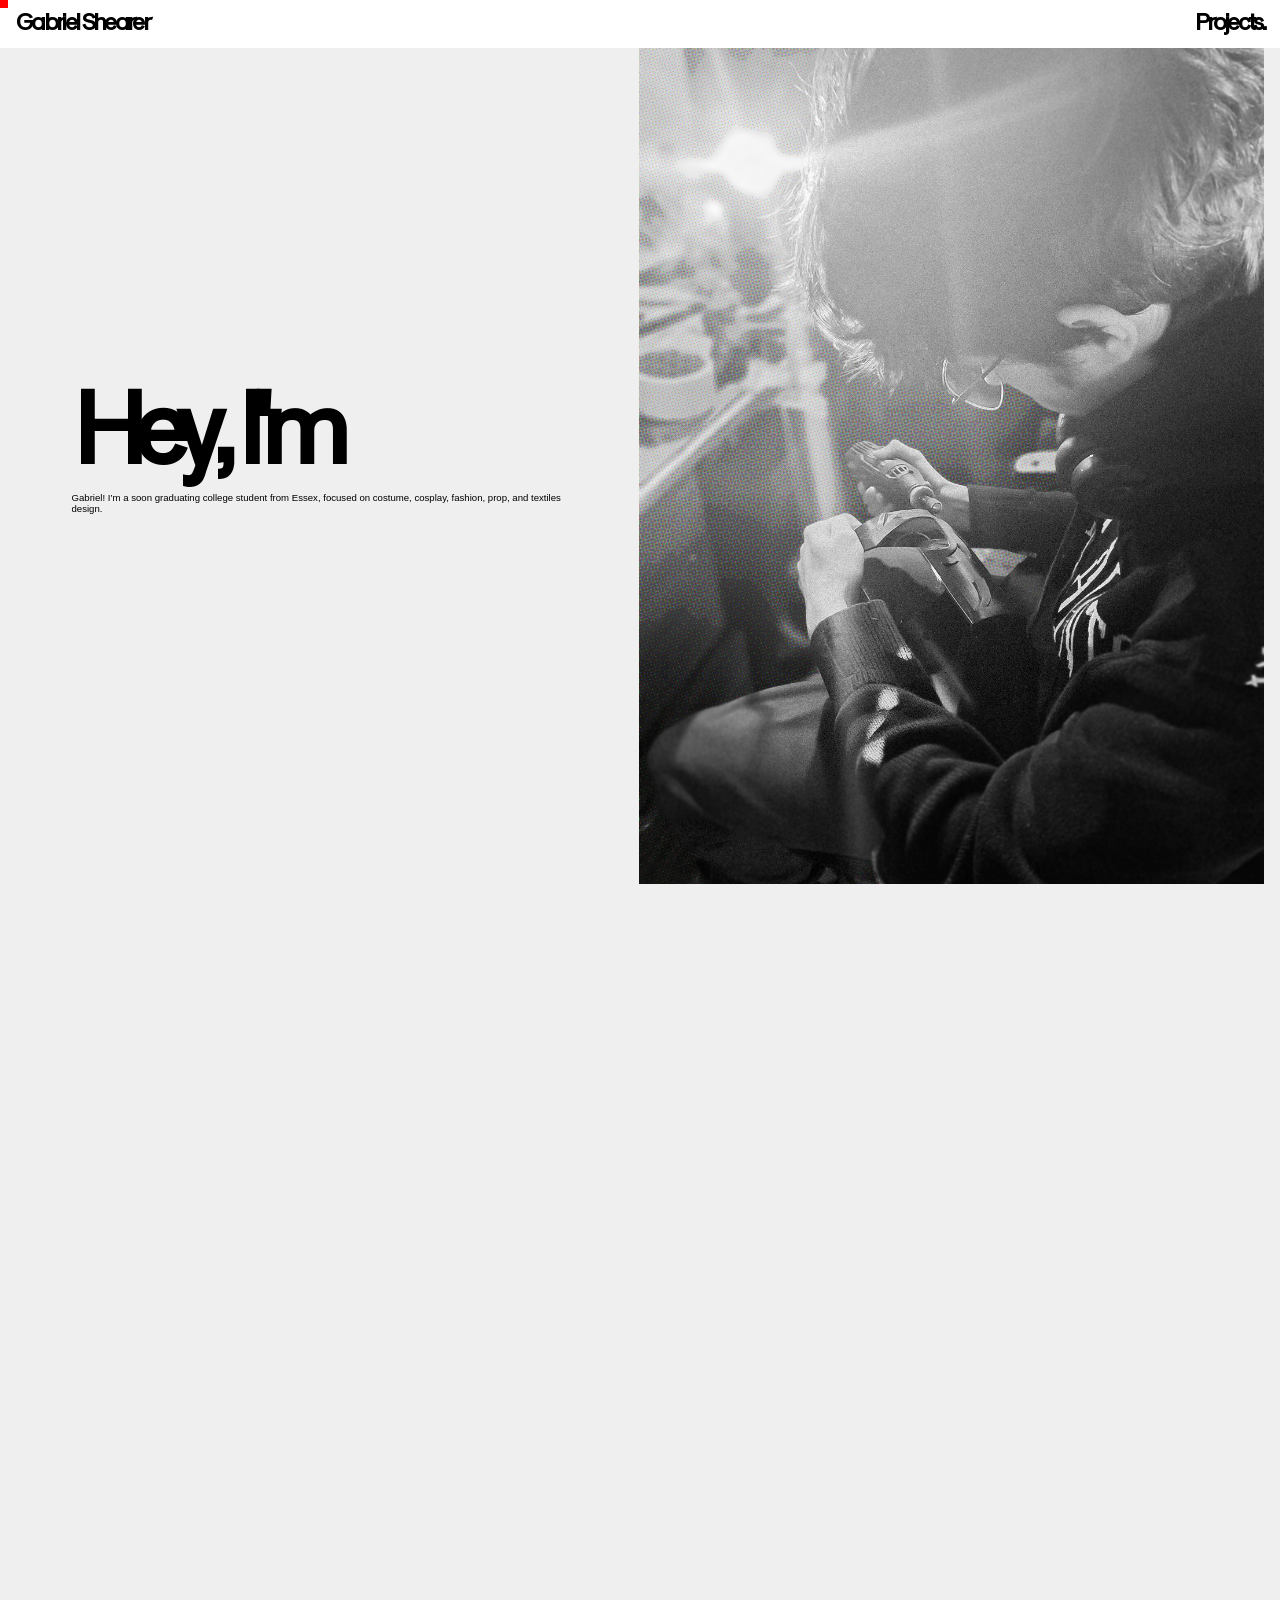
==== commit 18c9add0: "Add files via upload" ====
--- a/about.html
+++ b/about.html
@@ -23,7 +23,8 @@
         <section class="about-section">
             <div class="about-section-cont">
                 <div class="about-cont">
-                    <p class="about-text"> Hey! I’m Gabriel! I’m a soon graduating college student from Essex, focused on costume, cosplay, fashion, prop, and textiles design.
+                    <h2 class="about-title">Hey, I'm</h2>
+                    <p class="about-text">Gabriel! I’m a soon graduating college student from Essex, focused on costume, cosplay, fashion, prop, and textiles design.
 </p>
                 </div>
                 <div class="about-img-cont">
--- a/about.css
+++ b/about.css
@@ -87,16 +87,6 @@
     box-sizing: border-box;
 }
 
-p {
-    margin-block-start: 0;
-    margin-block-end: 0;
-    margin-inline-start: 0;
-    margin-inline-end: 0;
-}
-
-div {
-    font-family: 'Tissot Sans';
-}
 
 @font-face {
     font-family: 'Tissot Sans';
@@ -110,12 +100,30 @@
     font-display: swap;
 }
 
+@font-face {
+  font-family: 'Satoshi', sans-serif;
+  src:url('https://fonts.cdnfonts.com/css/satoshi');
+}
+
+p {
+    margin-block-start: 0;
+    margin-block-end: 0;
+    margin-inline-start: 0;
+    margin-inline-end: 0;
+}
 
 h1 {
     font-family: 'Tissot Sans';
     font-weight: 1000;
     font-size: 100%;
     letter-spacing: -3pt;
+}
+
+h2 {
+    margin-block-start: 0;
+    margin-block-end: 0;
+    margin-inline-start: 0;
+    margin-inline-end: 0;
 }
 
 header {
@@ -143,7 +151,8 @@
 }
 
 .headtext-1 {
-  z-index: 10000;
+    font-family: 'Tissot Sans';
+    z-index: 10000;
 }
 
 
@@ -153,6 +162,10 @@
 
 .about-section {
     background-color: #efefef;
+    height: 300vh;
+    font-family: 'Satoshi', sans-serif;
+    font-weight: 100;
+    font-size: 0.75vw;
 }
 
 .about-section-cont {
@@ -167,14 +180,24 @@
 }
 
 .about-cont {
+    display: flex;
+    flex-direction: column;
     position: relative;
+    align-items: center;
     width: 100%;
+}
+
+.about-title {
+    width: 40vw;
+    font-family: 'Tissot Sans';
+    font-weight: 800;
+    font-size: 8vw;
+    letter-spacing: -0.9vw;
+    margin-block: -0.7vw;
 }
 
 .about-text {
     width: 40vw;
-    align-self: center;
-    justify-self: center;
     font-size: 0.75vw;
 }
 
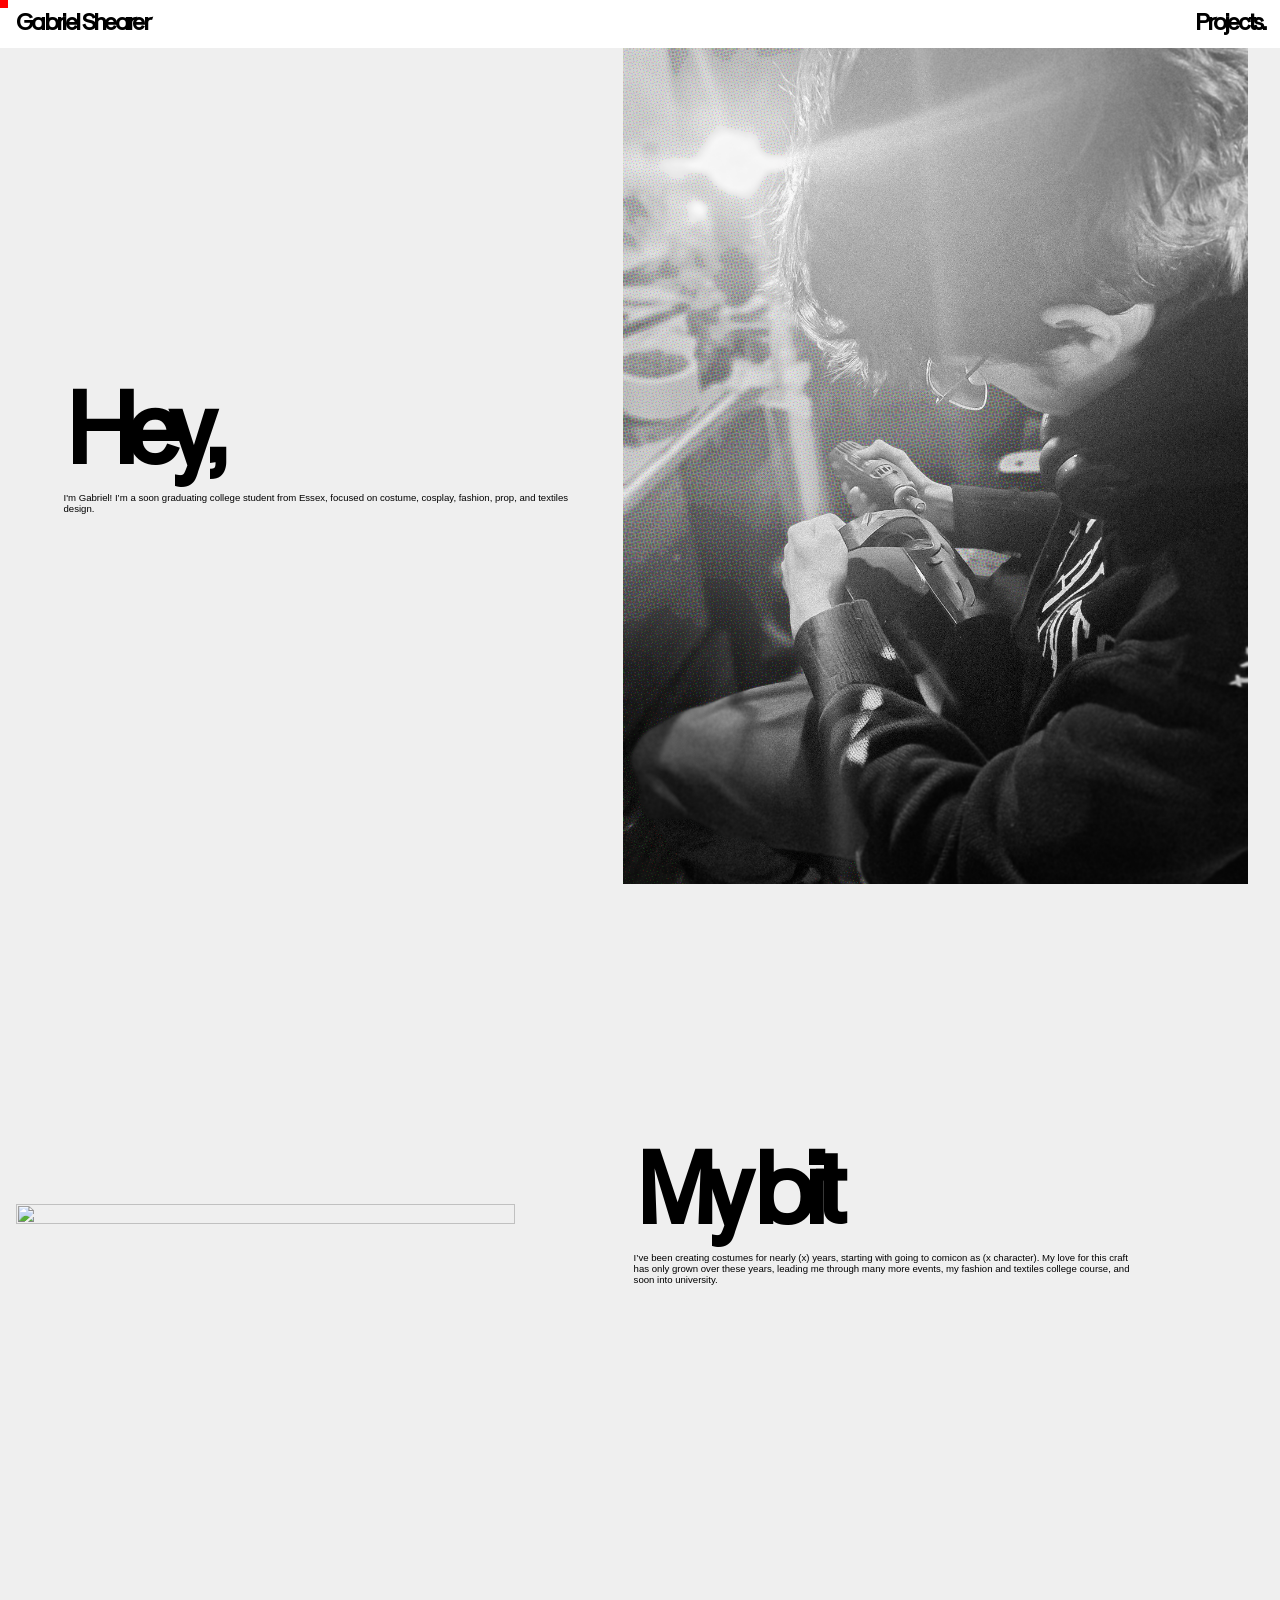
==== commit 6d095fae: "Add files via upload" ====
--- a/about.html
+++ b/about.html
@@ -21,16 +21,24 @@
             </div>
         </div>
         <section class="about-section">
-            <div class="about-section-cont">
-                <div class="about-cont">
-                    <h2 class="about-title">Hey, I'm</h2>
-                    <p class="about-text">Gabriel! I’m a soon graduating college student from Essex, focused on costume, cosplay, fashion, prop, and textiles design.
-</p>
+            <div class="about-section-cont-1">
+                <div class="about-cont-1">
+                    <h2 class="about-title">Hey,</h2>
+                    <p class="about-text">I'm Gabriel! I’m a soon graduating college student from Essex, focused on costume, cosplay, fashion, prop, and textiles design.</p>
                 </div>
-                <div class="about-img-cont">
+                <div class="about-img-cont-1">
                     <img class="about-img" src="assets/Profile Image HT2.png">
                 </div>
             </div>
+            <div class="about-section-cont-2">
+                <div class="about-img-cont-2">
+                    <img class="print-vid" src="assets/MaskPrint.webp">
+                </div>
+                <div class="about-cont-2">
+                    <h2 class="about-title">My bit</h2>
+                    <p class="about-text">I’ve been creating costumes for nearly (x) years, starting with going to comicon as (x character). My love for this craft has only grown over these years, leading me through many more events, my fashion and textiles college course, and soon into university.</p>
+                </div>
+            </div> 
             
         </section>
     
--- a/about.css
+++ b/about.css
@@ -168,7 +168,7 @@
     font-size: 0.75vw;
 }
 
-.about-section-cont {
+.about-section-cont-1 {
     display: flex;
     position: relative;
     height: 100vh;
@@ -179,7 +179,7 @@
     background-color: #efefef;
 }
 
-.about-cont {
+.about-cont-1 {
     display: flex;
     flex-direction: column;
     position: relative;
@@ -201,15 +201,46 @@
     font-size: 0.75vw;
 }
 
-.about-img-cont {
+.about-img-cont-1 {
     display: flex;
     height: 100%;
     width: auto;
     justify-content: flex-end;
+    margin-right: 1rem;
 }
 
 .about-img {
     height: 100%;
     width: auto;
     object-fit: contain;
+}
+
+.about-section-cont-2 {
+    display: flex;
+    position: relative;
+    height: 70vh;
+    width: 100vw;
+    padding: 1rem;
+    justify-content: center;
+    align-items: center; 
+    background-color: #efefef;
+}
+
+.about-img-cont-2 {
+    display: flex;
+    height: auto;
+    width: 40vw;
+    justify-content: center;
+}
+
+.print-vid {
+    object-fit: contain;
+}
+
+.about-cont-2 {
+    display: flex;
+    flex-direction: column;
+    position: relative;
+    align-items: center;
+    width: 60vw;
 }
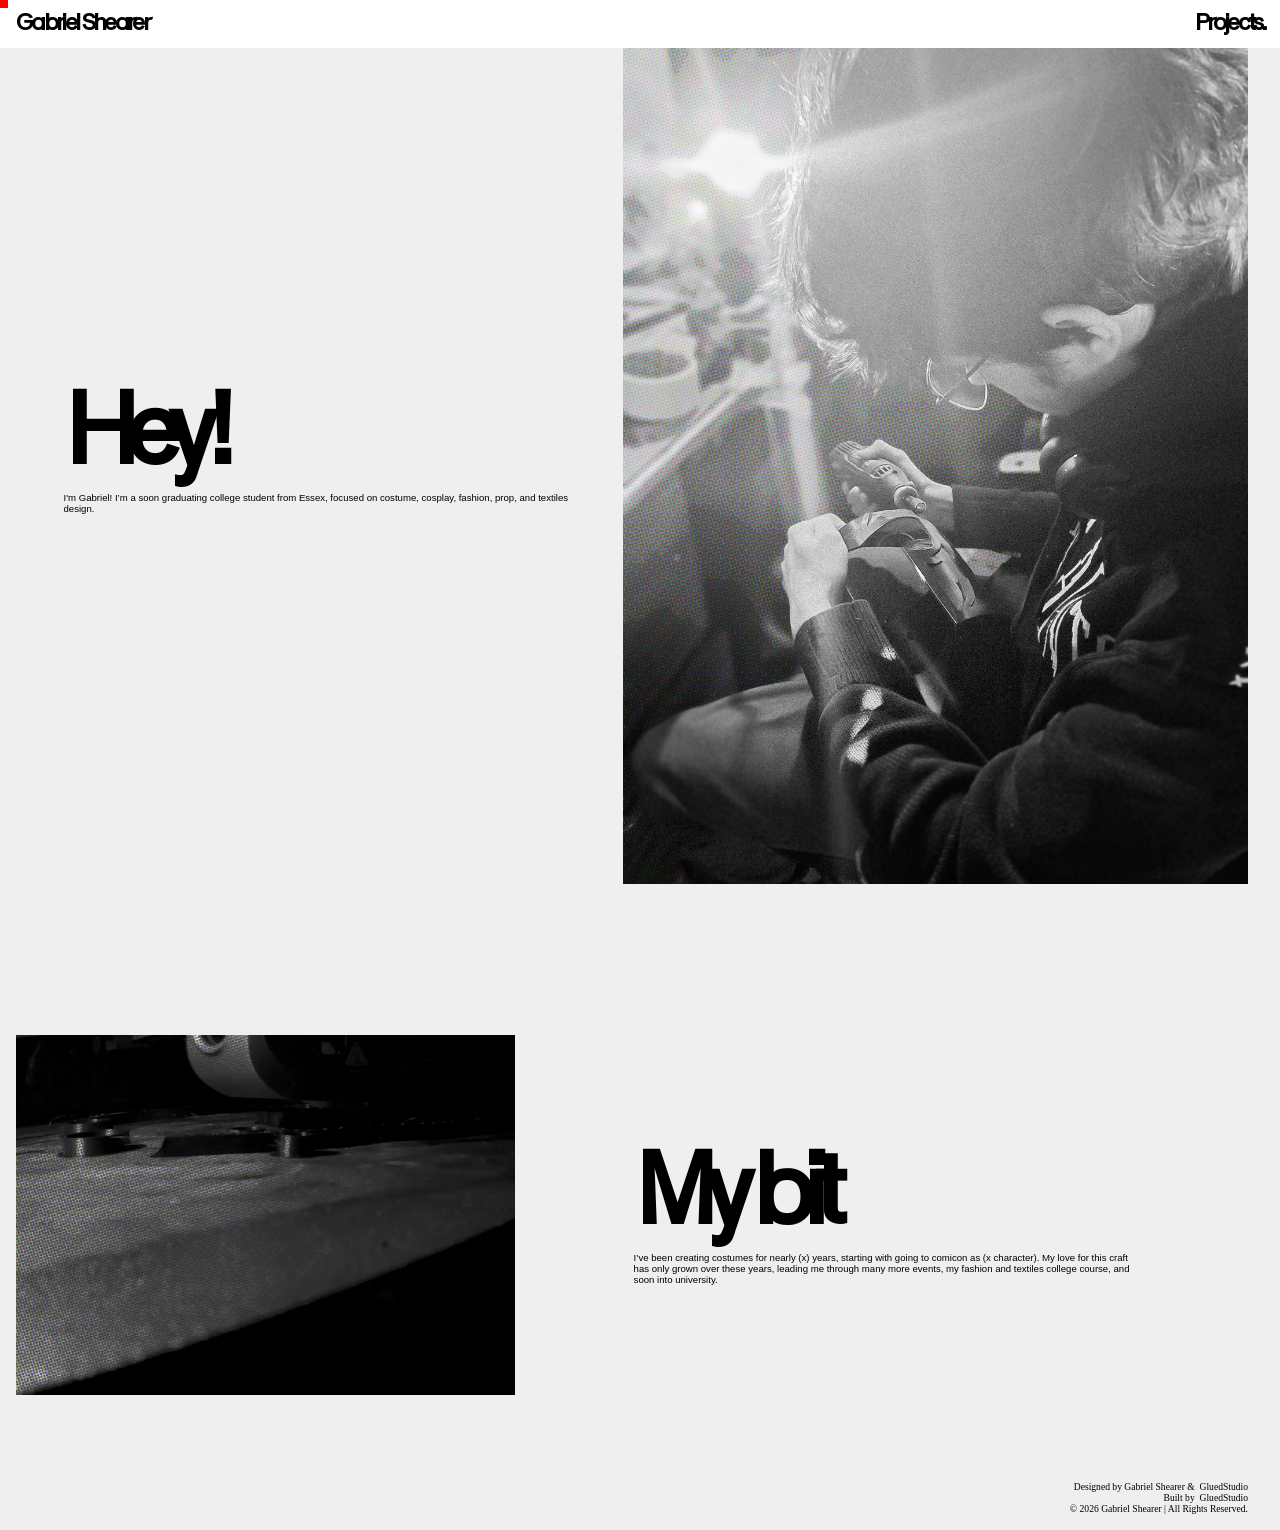
==== commit 0f2a34b5: "Add files via upload" ====
--- a/about.html
+++ b/about.html
@@ -12,8 +12,8 @@
     <body>
         <header>
             <div class="header-cont">
-                <p class="headtext-1 hover-area" data-label="Home." onclick='window.location.href="index.html"'>Gabriel Shearer</p>
-                <p class="headtext-1 hover-area" data-label="Projects." onclick='window.location.href="index.html#footer" '>Projects.</p>
+                <p class="headtext-1 hover-area" data-label="Home." onclick='window.location.href="https://shearer.design/"'>Gabriel Shearer</p>
+                <p class="headtext-1 hover-area" data-label="Projects." onclick='window.location.href="https://shearer.design/" '>Projects.</p>
             </div>
         </header>
         <div id="container">
@@ -23,7 +23,7 @@
         <section class="about-section">
             <div class="about-section-cont-1">
                 <div class="about-cont-1">
-                    <h2 class="about-title">Hey,</h2>
+                    <h2 class="about-title">Hey!</h2>
                     <p class="about-text">I'm Gabriel! I’m a soon graduating college student from Essex, focused on costume, cosplay, fashion, prop, and textiles design.</p>
                 </div>
                 <div class="about-img-cont-1">
@@ -37,6 +37,17 @@
                 <div class="about-cont-2">
                     <h2 class="about-title">My bit</h2>
                     <p class="about-text">I’ve been creating costumes for nearly (x) years, starting with going to comicon as (x character). My love for this craft has only grown over these years, leading me through many more events, my fashion and textiles college course, and soon into university.</p>
+                </div>
+                <div class="footer-cont" id="footer">
+                    <div class="footer-text">
+                        <p class="footer-text-1">Designed by Gabriel Shearer &</p><p data-label="Visit." class="footer-text-1 hover-area" onclick='window.location.href="https://glued.studio/"'> &nbsp; GluedStudio</p>
+                    </div>
+                    <div class="footer-text">
+                        <p class="footer-text-1">Built by</p><p class="footer-text-1 hover-area" data-label="Visit." onclick='window.location.href="https://glued.studio/"'> &nbsp; GluedStudio</p>
+                    </div>
+                    <div class="footer-text">
+                        <p class="footer-text-1">© 2026 Gabriel Shearer | All Rights Reserved.</p>
+                    </div>
                 </div>
             </div> 
             
--- a/about.css
+++ b/about.css
@@ -162,7 +162,6 @@
 
 .about-section {
     background-color: #efefef;
-    height: 300vh;
     font-family: 'Satoshi', sans-serif;
     font-weight: 100;
     font-size: 0.75vw;
@@ -243,4 +242,38 @@
     position: relative;
     align-items: center;
     width: 60vw;
+}
+
+
+
+
+
+
+
+
+
+.footer-cont {
+    display: flex;
+    position: absolute;
+    flex-direction: column;
+    bottom: 0;
+    right: 0;
+    padding-right: 1rem;
+    padding-bottom: 1rem;
+    align-items: flex-end;
+    color: black;
+    font-family: 'Satoshi';
+}
+
+.footer-text {
+  align-self: flex-end;
+  display: flex;
+    font-weight: 100;
+    color: black;
+    margin-right: 1rem;
+}
+
+.footer-text-1 {
+    font-size: 0.75vw;
+    margin: 0;
 }
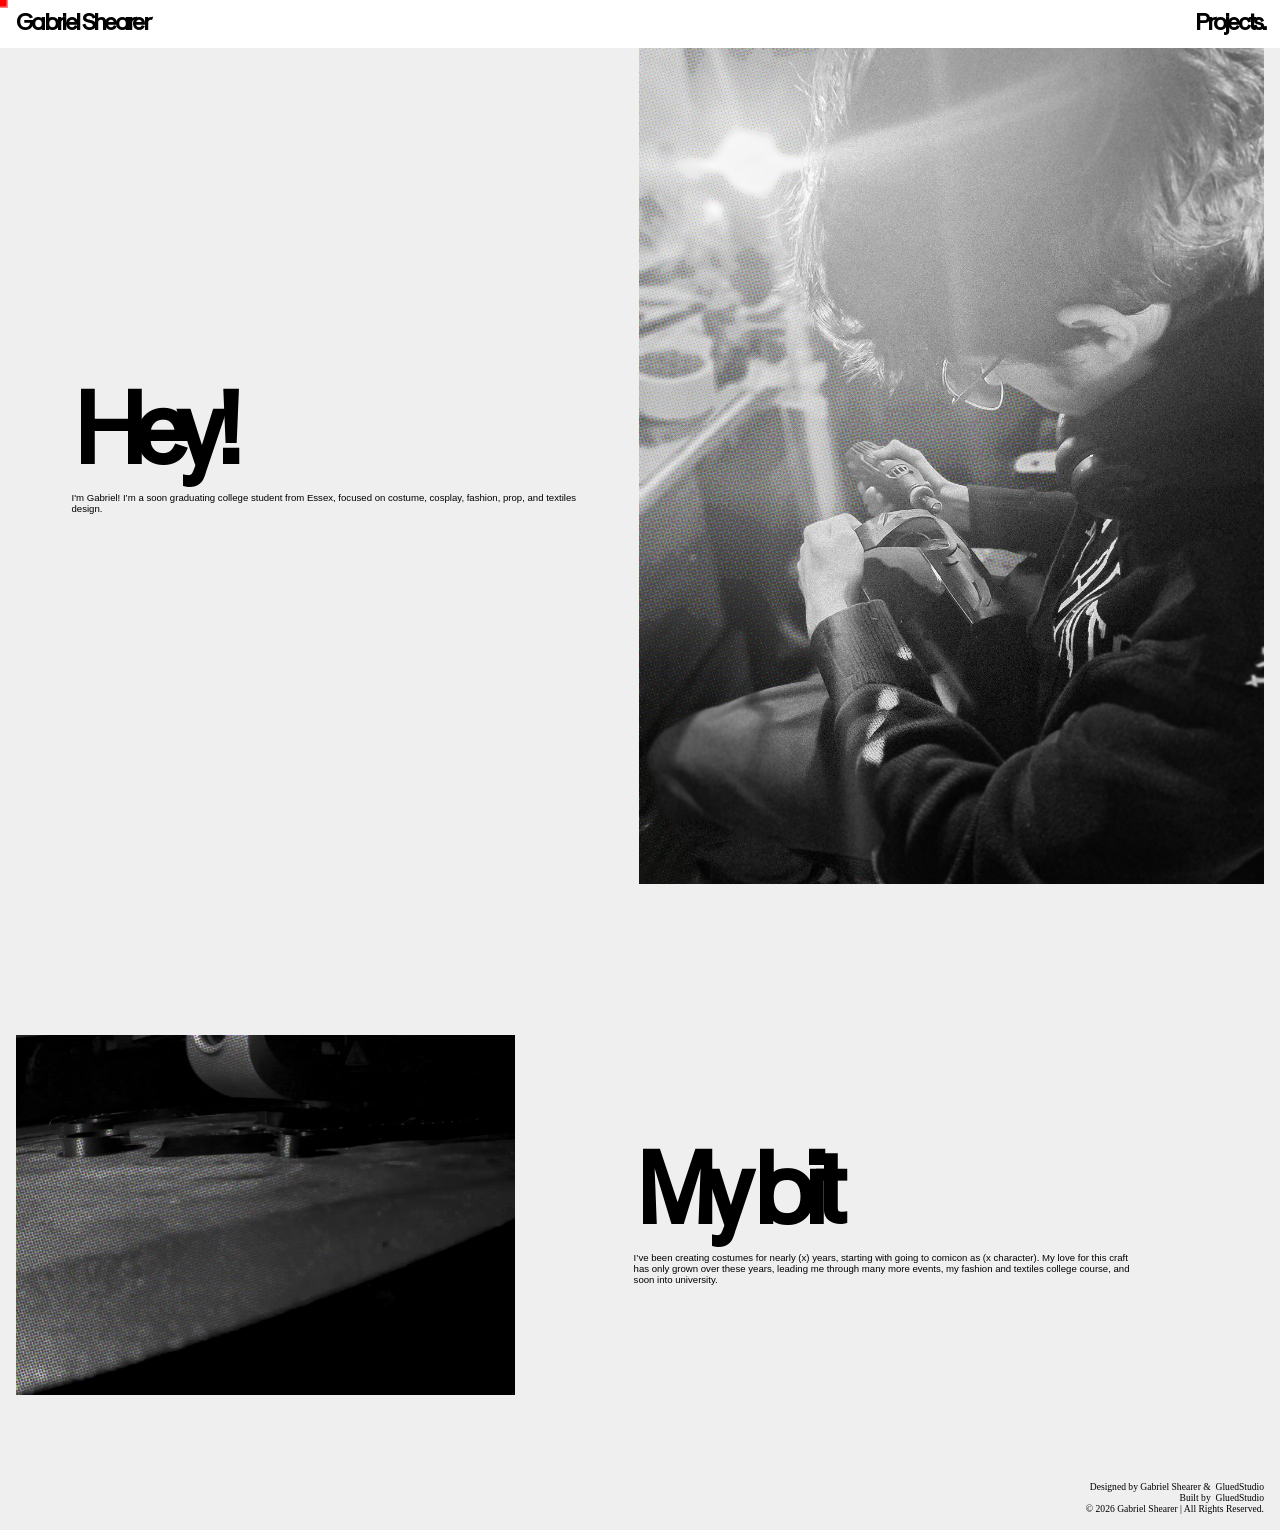
==== commit 938cd97d: "Add files via upload" ====
--- a/about.html
+++ b/about.html
@@ -5,6 +5,7 @@
         <title>Gabriel | About Me.</title>
         <link rel="icon" href="assets/pageicon.png">
         <link rel="stylesheet" href="about.css">
+        <link rel="stylesheet" href="about responsive.css">
         <script src="https://code.jquery.com/jquery-3.6.0.min.js"></script>
         <link href="https://api.fontshare.com/v2/css?f[]=satoshi@400&display=swap" rel="stylesheet">
     </head>
--- a/about.css
+++ b/about.css
@@ -1,13 +1,21 @@
 html {
     margin: 0;
     padding: 0;
-    overflow-x:hidden;
-    width: 100vw;
+    overflow-x: hidden;
+    width: 100%;
     scroll-behavior: smooth;
     cursor: none;
     scrollbar-color: white black;
     scrollbar-width: normal;
-}
+    -ms-overflow-style: none;  /* Internet Explorer 10+ */
+    scrollbar-width: none;  /* Firefox, Safari 18.2+, Chromium 121+ */
+}
+
+
+.container::-webkit-scrollbar { 
+    display: none;  /* Older Safari and Chromium */
+}
+
 
 body {
     background:#efefef;
@@ -36,6 +44,9 @@
     height: 15px;
     width: 15px;
     background: red;
+    border-color: rgba(255, 255, 255, 0.504);
+    border-width: 1px;
+    border-style: solid;
     
     /* Hide text in default state */
     color: transparent;
@@ -58,13 +69,20 @@
     height: 50px;
     width: auto; /* Allows it to grow to fit text */
     background: black;
+    align-items: center;
+    justify-content: center;
     color: white;
     font-size: 3rem;
     padding-inline: 0.6rem;
     padding-right: 1rem;
     padding-top: 0.5rem;
     letter-spacing: -0.4rem;
+    margin-block-start: 0;
+    margin-block-end: 0;
+    margin-inline-start: 0;
+    margin-inline-end: 0;
     cursor: none;
+    border-style: none;
 }
 
 
@@ -205,7 +223,6 @@
     height: 100%;
     width: auto;
     justify-content: flex-end;
-    margin-right: 1rem;
 }
 
 .about-img {
@@ -270,7 +287,6 @@
   display: flex;
     font-weight: 100;
     color: black;
-    margin-right: 1rem;
 }
 
 .footer-text-1 {
--- a/about responsive.css
+++ b/about responsive.css
@@ -0,0 +1,94 @@
+/* --- ABOUT PAGE RESPONSIVE STYLES --- */
+
+@media screen and (max-width: 1000px) {
+
+  html {
+    cursor: auto;
+  }
+  
+  /* 1. Consistency: Hide the custom cursor and adjust header/footer */
+  #cube, 
+  #cube.active {
+    display: none;
+  }
+
+  header {
+    height: 4.5rem;
+  }
+
+  .header-cont {
+    font-size: 2.5rem;
+    width: 100%;
+    margin-inline: 0;
+    padding-inline: 1rem;
+  }
+
+  .footer-text-1 {
+    font-size: 2.5vw; /* Slightly larger for readability */
+  }
+
+  /* 2. Main Layout: Stack text and images vertically */
+  .about-section-cont-1 {
+    flex-direction: column-reverse;
+    height: 95vh;
+    padding: 2rem 1.5rem;
+    justify-content: start;
+    align-items: baseline;
+    align-content: baseline;
+  }
+
+  .about-cont-1 {
+    width: 100%;
+    align-items: flex-start;
+    margin-bottom: 2rem;
+  }
+
+  /* 3. Typography: Scale fonts for mobile */
+  .about-title {
+    width: 100%;
+    font-size: 20vw; /* Significantly larger on mobile */
+    letter-spacing: -2.2vw;
+  }
+
+  .about-text {
+    width: 100%;
+    font-size: 2.5vw; /* Much larger than the desktop 0.75vw */
+    line-height: 1.4;
+  }
+
+  /* 4. Images: Make images full width */
+  .about-img-cont-1 {
+    width: 100%;
+    height: auto;
+    justify-content: center;
+    margin-right: 0;
+    margin-bottom: 2rem;
+  }
+
+  .about-img {
+    width: 100%;
+    height: auto;
+    max-height: 70vh; /* Prevent image from taking over the whole screen */
+  }
+
+  /* 5. Second Section (e.g., 3D Print Video area) */
+  .about-section-cont-2 {
+    flex-direction: column;
+    height: 98vh;
+    padding: 2rem 1.5rem;
+    justify-content: start;
+    align-items: baseline;
+    align-content: baseline;
+  }
+
+  .about-img-cont-2,
+  .about-cont-2 {
+    width: 100%;
+    margin-bottom: 2rem;
+  }
+
+  .print-vid {
+    width: 100%;
+    height: auto;
+  }
+}
